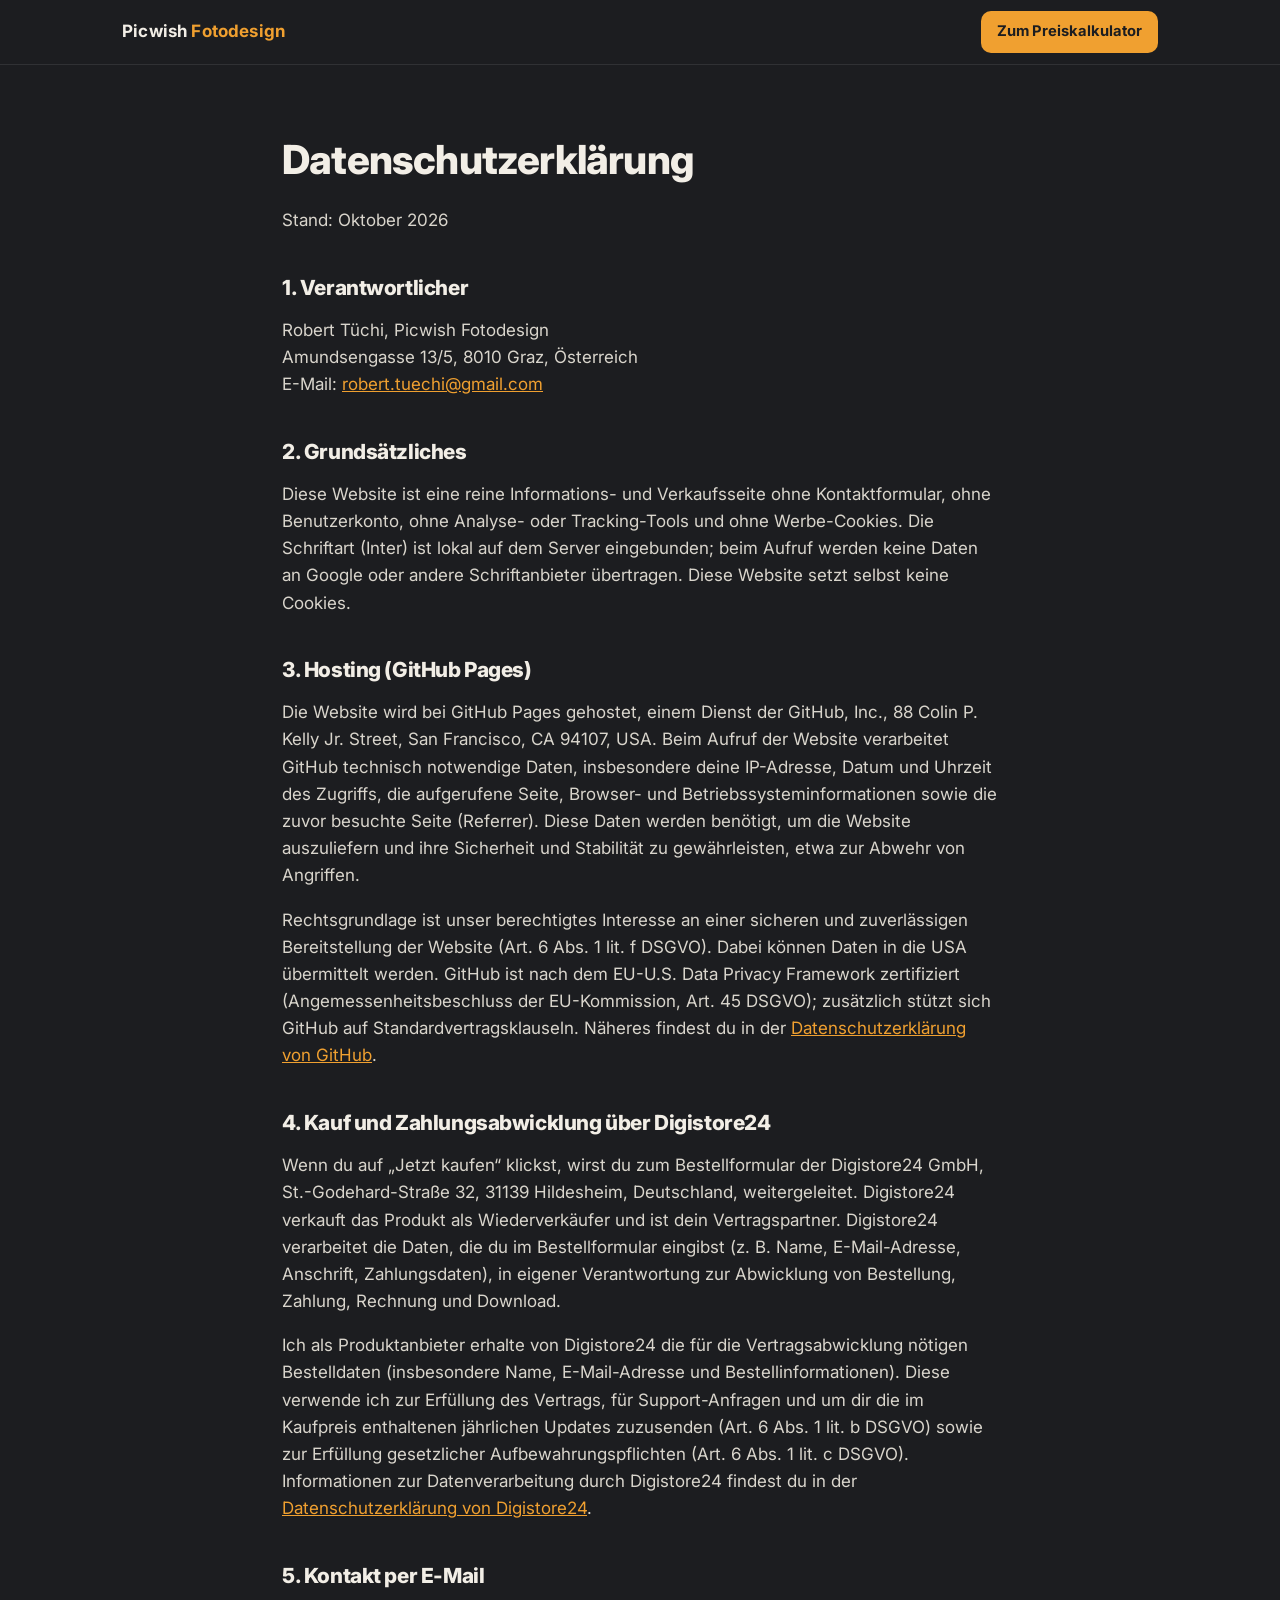
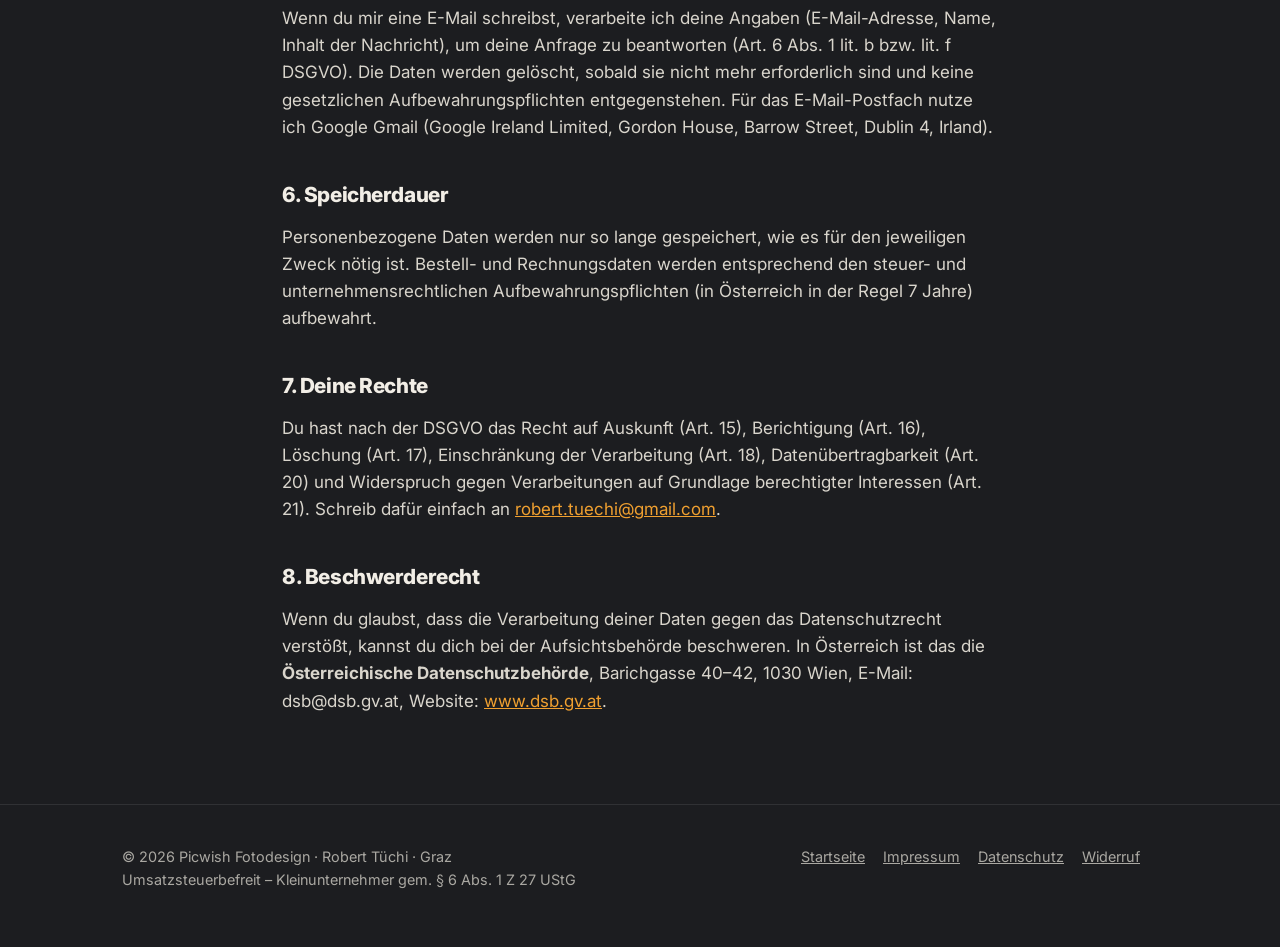
==== datenschutz.html @ 59e7721a "Verkaufsseite Preiskalkulator" ====
<!DOCTYPE html>
<html lang="de-AT">
<head>
<meta charset="utf-8">
<meta name="viewport" content="width=device-width, initial-scale=1">
<meta name="robots" content="noindex, follow">
<title>Datenschutzerklärung – Picwish Fotodesign</title>
<link rel="preload" href="assets/fonts/Inter-Variable-latin.woff2" as="font" type="font/woff2" crossorigin>
<link rel="stylesheet" href="assets/style.css">
<link rel="icon" href="assets/og_square.jpg">
</head>
<body>
<header class="top"><div class="wrap"><a class="brand" href="index.html">Picwish <span>Fotodesign</span></a><a class="btn small" href="index.html">Zum Preiskalkulator</a></div></header>
<main class="legal"><section><div class="wrap narrow">
<h1>Datenschutzerklärung</h1>
<p class="muted">Stand: Oktober 2026</p>

<h2>1. Verantwortlicher</h2>
<p>Robert Tüchi, Picwish Fotodesign<br>Amundsengasse 13/5, 8010 Graz, Österreich<br>E-Mail: <a href="mailto:robert.tuechi@gmail.com">robert.tuechi@gmail.com</a></p>

<h2>2. Grundsätzliches</h2>
<p>Diese Website ist eine reine Informations- und Verkaufsseite ohne Kontaktformular, ohne Benutzerkonto, ohne Analyse- oder Tracking-Tools und ohne Werbe-Cookies. Die Schriftart (Inter) ist lokal auf dem Server eingebunden; beim Aufruf werden keine Daten an Google oder andere Schriftanbieter übertragen. Diese Website setzt selbst keine Cookies.</p>

<h2>3. Hosting (GitHub Pages)</h2>
<p>Die Website wird bei GitHub Pages gehostet, einem Dienst der GitHub, Inc., 88 Colin P. Kelly Jr. Street, San Francisco, CA 94107, USA. Beim Aufruf der Website verarbeitet GitHub technisch notwendige Daten, insbesondere deine IP-Adresse, Datum und Uhrzeit des Zugriffs, die aufgerufene Seite, Browser- und Betriebssysteminformationen sowie die zuvor besuchte Seite (Referrer). Diese Daten werden benötigt, um die Website auszuliefern und ihre Sicherheit und Stabilität zu gewährleisten, etwa zur Abwehr von Angriffen.</p>
<p>Rechtsgrundlage ist unser berechtigtes Interesse an einer sicheren und zuverlässigen Bereitstellung der Website (Art. 6 Abs. 1 lit. f DSGVO). Dabei können Daten in die USA übermittelt werden. GitHub ist nach dem EU-U.S. Data Privacy Framework zertifiziert (Angemessenheitsbeschluss der EU-Kommission, Art. 45 DSGVO); zusätzlich stützt sich GitHub auf Standardvertragsklauseln. Näheres findest du in der <a href="https://docs.github.com/de/site-policy/privacy-policies/github-general-privacy-statement" rel="noopener">Datenschutzerklärung von GitHub</a>.</p>

<h2>4. Kauf und Zahlungsabwicklung über Digistore24</h2>
<p>Wenn du auf „Jetzt kaufen“ klickst, wirst du zum Bestellformular der Digistore24 GmbH, St.-Godehard-Straße 32, 31139 Hildesheim, Deutschland, weitergeleitet. Digistore24 verkauft das Produkt als Wiederverkäufer und ist dein Vertragspartner. Digistore24 verarbeitet die Daten, die du im Bestellformular eingibst (z. B. Name, E-Mail-Adresse, Anschrift, Zahlungsdaten), in eigener Verantwortung zur Abwicklung von Bestellung, Zahlung, Rechnung und Download.</p>
<p>Ich als Produktanbieter erhalte von Digistore24 die für die Vertragsabwicklung nötigen Bestelldaten (insbesondere Name, E-Mail-Adresse und Bestellinformationen). Diese verwende ich zur Erfüllung des Vertrags, für Support-Anfragen und um dir die im Kaufpreis enthaltenen jährlichen Updates zuzusenden (Art. 6 Abs. 1 lit. b DSGVO) sowie zur Erfüllung gesetzlicher Aufbewahrungspflichten (Art. 6 Abs. 1 lit. c DSGVO). Informationen zur Datenverarbeitung durch Digistore24 findest du in der <a href="https://www.digistore24.com/de/datenschutz" rel="noopener">Datenschutzerklärung von Digistore24</a>.</p>

<h2>5. Kontakt per E-Mail</h2>
<p>Wenn du mir eine E-Mail schreibst, verarbeite ich deine Angaben (E-Mail-Adresse, Name, Inhalt der Nachricht), um deine Anfrage zu beantworten (Art. 6 Abs. 1 lit. b bzw. lit. f DSGVO). Die Daten werden gelöscht, sobald sie nicht mehr erforderlich sind und keine gesetzlichen Aufbewahrungspflichten entgegenstehen. Für das E-Mail-Postfach nutze ich Google Gmail (Google Ireland Limited, Gordon House, Barrow Street, Dublin 4, Irland).</p>

<h2>6. Speicherdauer</h2>
<p>Personenbezogene Daten werden nur so lange gespeichert, wie es für den jeweiligen Zweck nötig ist. Bestell- und Rechnungsdaten werden entsprechend den steuer- und unternehmensrechtlichen Aufbewahrungspflichten (in Österreich in der Regel 7 Jahre) aufbewahrt.</p>

<h2>7. Deine Rechte</h2>
<p>Du hast nach der DSGVO das Recht auf Auskunft (Art. 15), Berichtigung (Art. 16), Löschung (Art. 17), Einschränkung der Verarbeitung (Art. 18), Datenübertragbarkeit (Art. 20) und Widerspruch gegen Verarbeitungen auf Grundlage berechtigter Interessen (Art. 21). Schreib dafür einfach an <a href="mailto:robert.tuechi@gmail.com">robert.tuechi@gmail.com</a>.</p>

<h2>8. Beschwerderecht</h2>
<p>Wenn du glaubst, dass die Verarbeitung deiner Daten gegen das Datenschutzrecht verstößt, kannst du dich bei der Aufsichtsbehörde beschweren. In Österreich ist das die <strong>Österreichische Datenschutzbehörde</strong>, Barichgasse 40–42, 1030 Wien, E-Mail: dsb@dsb.gv.at, Website: <a href="https://www.dsb.gv.at" rel="noopener">www.dsb.gv.at</a>.</p>
</div></section></main>
<footer><div class="wrap"><div>© 2026 Picwish Fotodesign · Robert Tüchi · Graz<br>Umsatzsteuerbefreit – Kleinunternehmer gem. § 6 Abs. 1 Z 27 UStG</div><nav><a href="index.html">Startseite</a><a href="impressum.html">Impressum</a><a href="datenschutz.html">Datenschutz</a><a href="index.html#widerruf">Widerruf</a></nav></div></footer>
</body>
</html>
---- assets/style.css ----
@font-face{font-family:"Inter";src:url("fonts/Inter-Variable-latin.woff2") format("woff2");font-weight:100 900;font-style:normal;font-display:swap}
:root{--bg:rgb(28,29,32);--bg2:rgb(36,37,41);--line:rgba(255,255,255,.09);--text:rgb(242,238,230);--muted:rgb(170,168,162);--accent:rgb(240,160,48);--accent-d:rgb(214,138,28);--radius:14px;--max:1080px}
*{box-sizing:border-box}
html{scroll-behavior:smooth}
body{margin:0;background:var(--bg);color:var(--text);font-family:"Inter",system-ui,-apple-system,"Segoe UI",Roboto,"Helvetica Neue",Arial,sans-serif;font-size:17px;line-height:1.6;-webkit-font-smoothing:antialiased}
img{max-width:100%;height:auto;display:block}
a{color:var(--accent)}
a:hover{color:#ffc163}
.wrap{max-width:var(--max);margin:0 auto;padding:0 22px}
.narrow{max-width:760px}
header.top{border-bottom:1px solid var(--line)}
header.top .wrap{display:flex;align-items:center;justify-content:space-between;height:64px;gap:16px}
.brand{font-weight:700;color:var(--text);text-decoration:none;letter-spacing:.01em}
.brand span{color:var(--accent)}
.btn{display:inline-block;background:var(--accent);color:#1c1d20;font-weight:700;text-decoration:none;padding:14px 26px;border-radius:10px;font-size:1.05rem;transition:background .15s,transform .15s}
.btn:hover{background:#ffb347;color:#1c1d20;transform:translateY(-1px)}
.btn.small{padding:9px 16px;font-size:.92rem}
.btn.big{padding:18px 34px;font-size:1.15rem;width:100%;text-align:center}
.eyebrow{text-transform:uppercase;letter-spacing:.14em;font-size:.78rem;color:var(--muted);font-weight:600;margin:0 0 14px}
h1,h2,h3{line-height:1.15;letter-spacing:-.02em;margin:0 0 .6em}
h1{font-size:clamp(2rem,4.6vw,3.2rem);font-weight:800}
h2{font-size:clamp(1.6rem,3.2vw,2.2rem);font-weight:800}
h3{font-size:1.15rem;font-weight:700}
.accent{color:var(--accent)}
.muted{color:var(--muted)}
section{padding:72px 0;border-bottom:1px solid var(--line)}
.hero{padding:56px 0 72px}
.hero-grid{display:grid;grid-template-columns:1.05fr 1fr;gap:44px;align-items:center}
.hero .lead{font-size:1.12rem;color:#d9d5cc}
.hero .cta{display:flex;flex-wrap:wrap;gap:14px;align-items:center;margin-top:26px}
.hero .cta small{color:var(--muted)}
.frame{position:relative;border-radius:var(--radius);overflow:hidden;border:1px solid var(--line);box-shadow:0 20px 60px rgba(0,0,0,.35)}
.split{display:grid;grid-template-columns:1.3fr 1fr;gap:48px;align-items:center}
.split.rev{grid-template-columns:1fr 1.3fr}
.split img{border-radius:var(--radius);border:1px solid var(--line)}
ul.check,ul.cross,ul.pain{list-style:none;padding:0;margin:0}
ul.check li,ul.cross li,ul.pain li{position:relative;padding-left:32px;margin:0 0 14px}
ul.check li::before{content:"✓";position:absolute;left:0;top:0;color:var(--accent);font-weight:800}
ul.cross li::before{content:"✕";position:absolute;left:2px;top:0;color:var(--muted);font-weight:800}
ul.pain li::before{content:"";position:absolute;left:4px;top:.62em;width:10px;height:10px;border:2px solid var(--accent);border-radius:2px}
.cards{display:grid;grid-template-columns:repeat(auto-fit,minmax(280px,1fr));gap:18px;margin-top:28px}
.card{background:var(--bg2);border:1px solid var(--line);border-radius:var(--radius);padding:22px 22px 18px}
.card .num{display:inline-block;color:var(--accent);font-weight:800;font-size:.85rem;letter-spacing:.08em;margin-bottom:6px}
.card p{margin:0;color:#d4d0c7;font-size:.97rem}
.note{background:var(--bg2);border-left:3px solid var(--accent);padding:16px 20px;border-radius:0 10px 10px 0;color:#d4d0c7;font-size:.96rem}
.two{display:grid;grid-template-columns:1fr 1fr;gap:28px}
.badge{display:inline-block;background:rgba(240,160,48,.14);color:var(--accent);font-weight:700;border-radius:999px;padding:4px 12px;font-size:.82rem;margin-bottom:12px}
details{background:var(--bg2);border:1px solid var(--line);border-radius:12px;margin:0 0 10px;padding:0 20px}
summary{cursor:pointer;font-weight:650;padding:17px 28px 17px 0;list-style:none;position:relative}
summary::-webkit-details-marker{display:none}
summary::after{content:"+";position:absolute;right:0;top:13px;font-size:1.4rem;color:var(--accent);font-weight:400}
details[open] summary::after{content:"–"}
details p{margin:0 0 18px;color:#d4d0c7}
.price{padding:80px 0}
.pricebox{max-width:560px;margin:0 auto;background:var(--bg2);border:1px solid rgba(240,160,48,.45);border-radius:20px;padding:36px 32px;text-align:center;box-shadow:0 20px 60px rgba(0,0,0,.35)}
.pricebox .amount{font-size:3.6rem;font-weight:800;letter-spacing:-.03em;line-height:1;margin:6px 0 4px}
.pricebox .amount small{font-size:1.1rem;font-weight:600;color:var(--muted);letter-spacing:0}
.pricebox ul{text-align:left;margin:22px 0 26px}
.pricebox .fine{font-size:.85rem;color:var(--muted);margin:14px 0 0}
footer{padding:40px 0 56px;color:var(--muted);font-size:.9rem}
footer .wrap{display:flex;flex-wrap:wrap;justify-content:space-between;gap:16px}
footer nav a{color:var(--muted);margin-right:18px}
footer nav a:hover{color:var(--accent)}
.legal h1{font-size:clamp(1.8rem,4vw,2.5rem)}
.legal h2{font-size:1.3rem;margin-top:2em}
.legal p,.legal li{color:#d9d5cc}
.legal dl{display:grid;grid-template-columns:max-content 1fr;gap:6px 20px;margin:0}
.legal dt{color:var(--muted)}
.legal dd{margin:0}
.ph{background:rgba(240,160,48,.18);color:var(--accent);padding:1px 6px;border-radius:4px;font-weight:600}
@media (max-width:860px){
 .hero-grid,.split,.split.rev,.two{grid-template-columns:1fr;gap:30px}
 .split.rev .img{order:-1}
 section{padding:56px 0}
 .split img{width:100%;max-width:min(420px,100%);margin:0 auto}
 .legal dl{grid-template-columns:1fr}
 .legal dt{margin-top:10px}
}
@media (max-width:480px){body{font-size:16px}.pricebox{padding:28px 20px}.pricebox .amount{font-size:3rem}header.top .btn.small{display:none}}
.hero-grid>*,.split>*,.two>*,.cards>*{min-width:0}
p,li,dd{overflow-wrap:break-word;hyphens:auto}
h1,h2,h3{overflow-wrap:break-word;hyphens:manual}
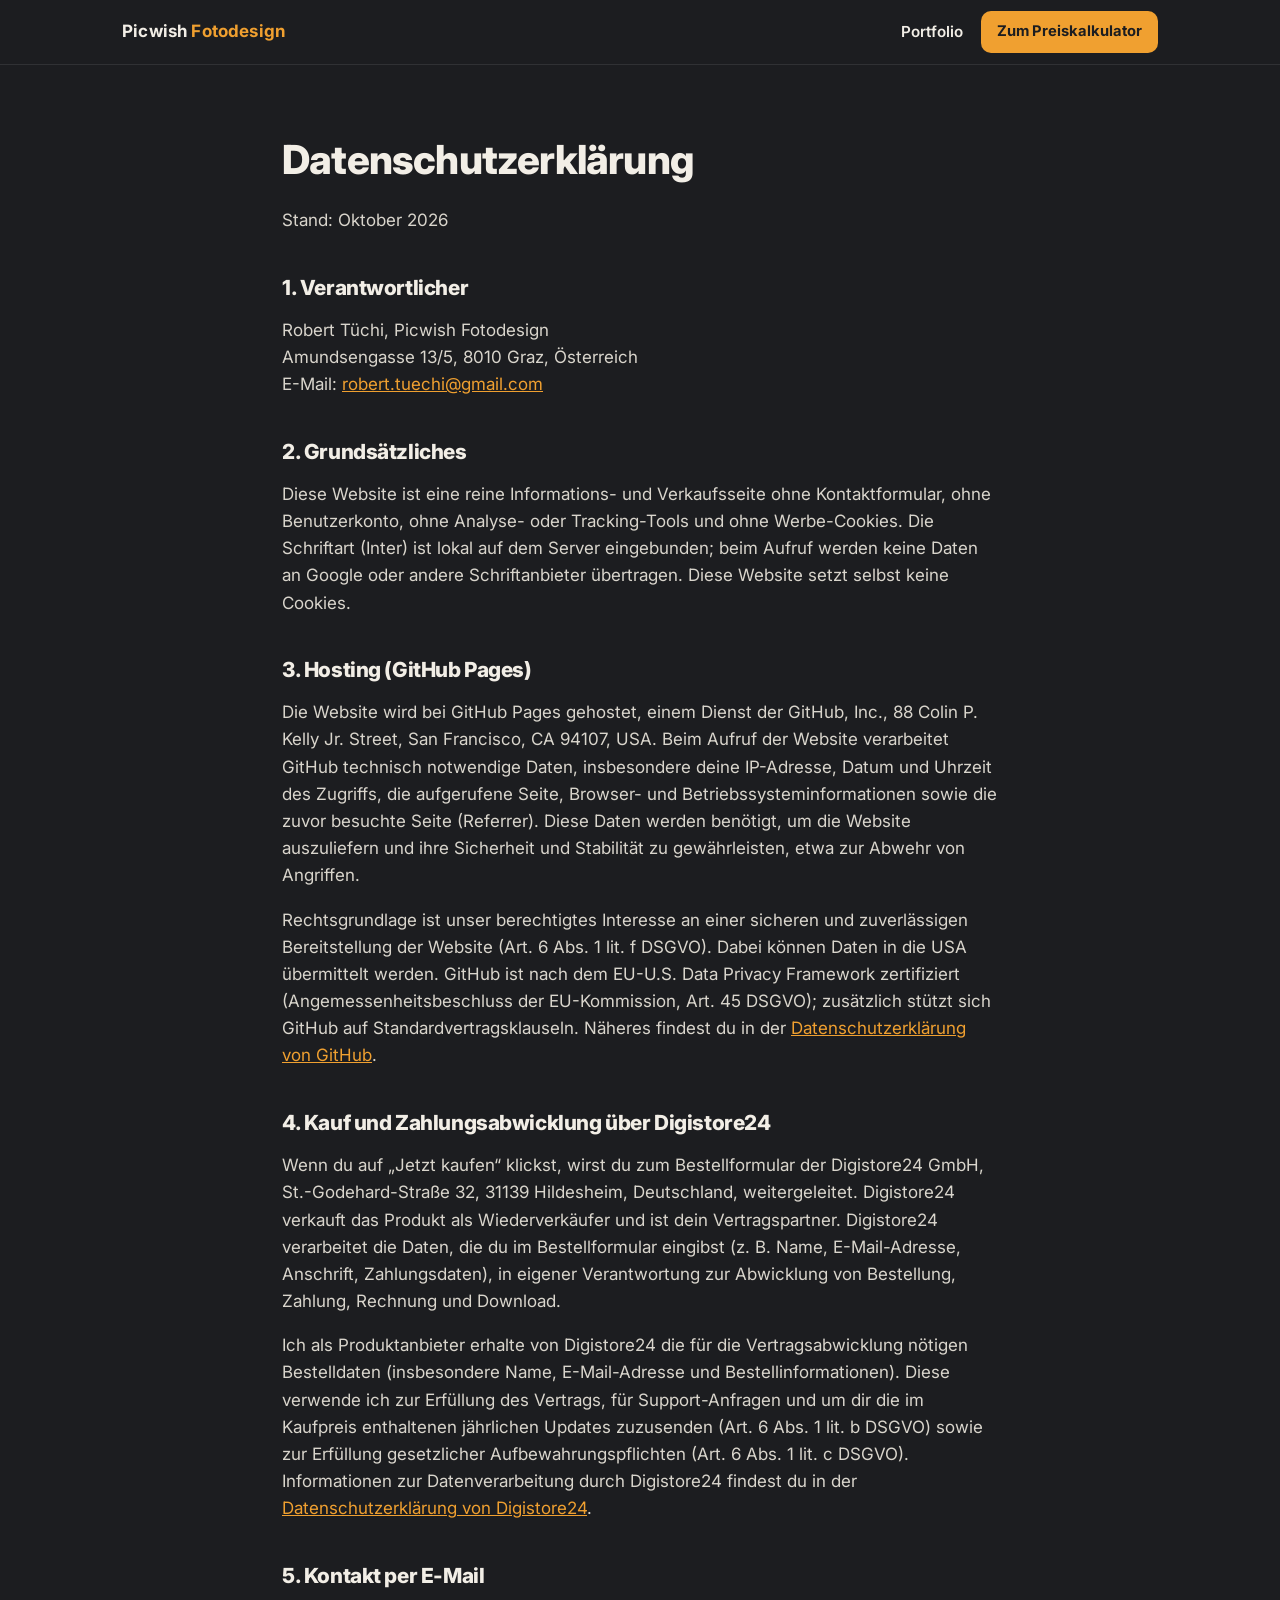
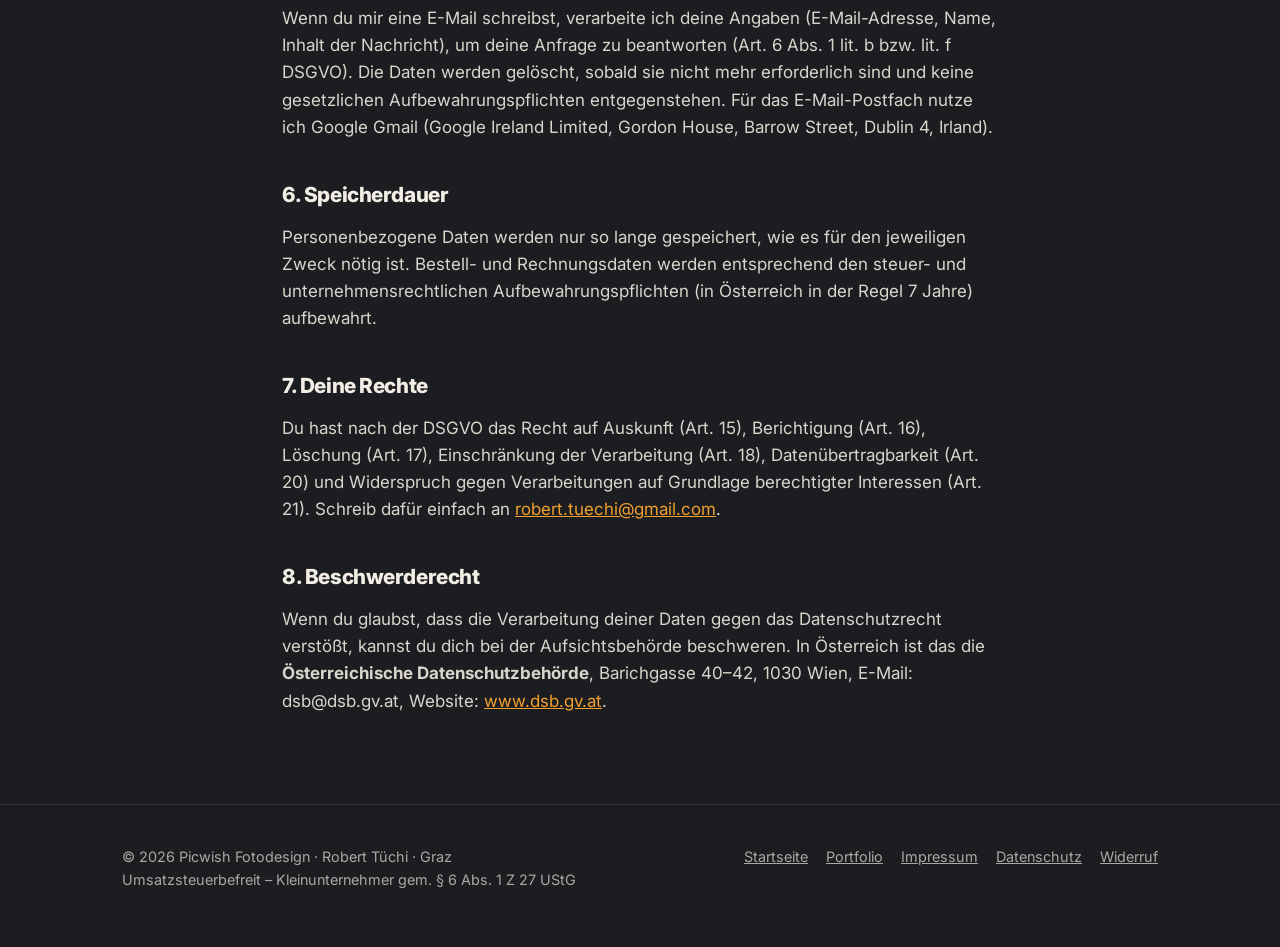
==== commit 9a2d01ba: "Portfolio-Seite (Porträt, Hochzeit, Produktfotos, Weitere) mit Filter, Lightbox und Platzhaltern; Po" ====
--- a/datenschutz.html
+++ b/datenschutz.html
@@ -7,10 +7,13 @@
 <title>Datenschutzerklärung – Picwish Fotodesign</title>
 <link rel="preload" href="assets/fonts/Inter-Variable-latin.woff2" as="font" type="font/woff2" crossorigin>
 <link rel="stylesheet" href="assets/style.css">
-<link rel="icon" href="assets/og_square.jpg">
+<link rel="icon" href="favicon.ico" sizes="any">
+<link rel="icon" type="image/png" sizes="32x32" href="assets/favicon-32.png">
+<link rel="apple-touch-icon" href="apple-touch-icon.png">
+<meta name="theme-color" content="#1c1d20">
 </head>
 <body>
-<header class="top"><div class="wrap"><a class="brand" href="index.html">Picwish <span>Fotodesign</span></a><a class="btn small" href="index.html">Zum Preiskalkulator</a></div></header>
+<header class="top"><div class="wrap"><a class="brand" href="index.html">Picwish <span>Fotodesign</span></a><nav class="topnav"><a href="portfolio.html">Portfolio</a><a class="btn small" href="index.html">Zum Preiskalkulator</a></nav></div></header>
 <main class="legal"><section><div class="wrap narrow">
 <h1>Datenschutzerklärung</h1>
 <p class="muted">Stand: Oktober 2026</p>
@@ -41,6 +44,6 @@
 <h2>8. Beschwerderecht</h2>
 <p>Wenn du glaubst, dass die Verarbeitung deiner Daten gegen das Datenschutzrecht verstößt, kannst du dich bei der Aufsichtsbehörde beschweren. In Österreich ist das die <strong>Österreichische Datenschutzbehörde</strong>, Barichgasse 40–42, 1030 Wien, E-Mail: dsb@dsb.gv.at, Website: <a href="https://www.dsb.gv.at" rel="noopener">www.dsb.gv.at</a>.</p>
 </div></section></main>
-<footer><div class="wrap"><div>© 2026 Picwish Fotodesign · Robert Tüchi · Graz<br>Umsatzsteuerbefreit – Kleinunternehmer gem. § 6 Abs. 1 Z 27 UStG</div><nav><a href="index.html">Startseite</a><a href="impressum.html">Impressum</a><a href="datenschutz.html">Datenschutz</a><a href="index.html#widerruf">Widerruf</a></nav></div></footer>
+<footer><div class="wrap"><div>© 2026 Picwish Fotodesign · Robert Tüchi · Graz<br>Umsatzsteuerbefreit – Kleinunternehmer gem. § 6 Abs. 1 Z 27 UStG</div><nav><a href="index.html">Startseite</a><a href="portfolio.html">Portfolio</a><a href="impressum.html">Impressum</a><a href="datenschutz.html">Datenschutz</a><a href="index.html#widerruf">Widerruf</a></nav></div></footer>
 </body>
 </html>
--- a/assets/style.css
+++ b/assets/style.css
@@ -80,3 +80,61 @@
 .hero-grid>*,.split>*,.two>*,.cards>*{min-width:0}
 p,li,dd{overflow-wrap:break-word;hyphens:auto}
 h1,h2,h3{overflow-wrap:break-word;hyphens:manual}
+
+/* v2: Kaufbuttons, Screenshots, Über mich, Sticky-CTA */
+.cta-row{display:flex;flex-wrap:wrap;gap:14px;align-items:center;margin-top:32px}
+.cta-row small{color:var(--muted)}
+.peek-title{margin-top:48px}
+.peek-title .muted{font-weight:500;font-size:.9rem}
+.peek{display:grid;grid-template-columns:1fr 1.25fr;gap:18px;align-items:start;margin-top:14px}
+.peek-col{display:grid;gap:18px}
+.shot{margin:0;background:var(--bg2);border:1px solid var(--line);border-radius:var(--radius);padding:10px}
+.shot img{border-radius:8px;background:#fff;width:100%}
+.shot figcaption{color:var(--muted);font-size:.88rem;margin:10px 4px 2px}
+.small-note{font-size:.85rem;margin:12px 0 0}
+.about{display:grid;grid-template-columns:260px 1fr;gap:44px;align-items:center}
+.about-photo{aspect-ratio:4/5;border:2px dashed rgba(240,160,48,.45);border-radius:var(--radius);display:flex;align-items:center;justify-content:center;text-align:center;padding:16px;background:var(--bg2)}
+.quote blockquote{margin:0 0 12px;font-size:1.02rem}
+.quote figcaption{color:var(--muted);font-size:.88rem}
+.sticky-cta{display:none}
+@media (max-width:860px){
+ .peek{grid-template-columns:1fr}
+ .about{grid-template-columns:1fr;gap:24px}
+ .about-photo{max-width:220px}
+ .sticky-cta{display:flex;position:fixed;left:12px;right:12px;bottom:calc(12px + env(safe-area-inset-bottom));z-index:50;align-items:center;justify-content:space-between;gap:12px;background:rgba(36,37,41,.96);border:1px solid rgba(240,160,48,.45);border-radius:12px;padding:8px 8px 8px 14px;box-shadow:0 10px 30px rgba(0,0,0,.45);font-size:.92rem;transition:transform .25s,opacity .25s}
+ .sticky-cta.is-hidden{transform:translateY(140%);opacity:0;pointer-events:none}
+ footer{padding-bottom:96px}
+}
+@media (max-width:480px){.sticky-cta .btn.small{display:inline-block}}
+
+/* Portfolio + Navigation */
+.topnav{display:flex;align-items:center;gap:18px}
+.topnav a:not(.btn){color:var(--text);text-decoration:none;font-weight:600;font-size:.95rem}
+.topnav a:not(.btn):hover,.topnav a[aria-current="page"]{color:var(--accent)}
+.p-hero{padding:56px 0 40px}
+.filter{display:flex;flex-wrap:wrap;gap:10px;margin-top:26px}
+.chip{display:inline-block;padding:8px 16px;border-radius:999px;border:1px solid var(--line);background:var(--bg2);color:var(--text);text-decoration:none;font-weight:600;font-size:.92rem}
+.chip:hover{border-color:rgba(240,160,48,.6);color:var(--text)}
+.chip.is-active{background:var(--accent);border-color:var(--accent);color:#1c1d20}
+.g-sec{padding:48px 0}
+.g-sec[hidden]{display:none}
+.gallery{display:grid;grid-template-columns:repeat(auto-fill,minmax(240px,1fr));gap:14px;margin-top:20px}
+.g-item{display:block;aspect-ratio:4/5;border-radius:12px;overflow:hidden;background:var(--bg2);border:1px solid var(--line)}
+.g-item img{width:100%;height:100%;object-fit:cover;transition:transform .3s}
+a.g-item:hover img{transform:scale(1.03)}
+a.g-item:focus-visible{outline:3px solid var(--accent);outline-offset:2px}
+.g-ph{display:flex;align-items:center;justify-content:center;background:repeating-linear-gradient(135deg,#2a2b2f 0 14px,#26272b 14px 28px);color:#8d8b86;font-weight:600;font-size:.95rem}
+.btn.ghost{background:transparent;color:var(--accent);border:1px solid rgba(240,160,48,.6)}
+.btn.ghost:hover{background:rgba(240,160,48,.12);color:#ffc163}
+.lightbox{border:0;padding:0;background:transparent;max-width:100vw;max-height:100vh;width:100vw;height:100vh;margin:0}
+.lightbox::backdrop{background:rgba(10,10,12,.92)}
+.lightbox[open]{display:flex;align-items:center;justify-content:center;flex-direction:column}
+.lightbox img{max-width:92vw;max-height:84vh;width:auto;height:auto;border-radius:6px}
+.lb-cap{color:var(--muted);font-size:.9rem;margin:10px 16px 0;text-align:center}
+.lightbox button{position:fixed;background:rgba(36,37,41,.85);color:var(--text);border:1px solid var(--line);border-radius:999px;width:46px;height:46px;font-size:1.6rem;line-height:1;cursor:pointer}
+.lightbox button:hover{color:var(--accent)}
+.lb-close{top:14px;right:14px}.lb-prev{left:12px;top:50%;transform:translateY(-50%)}.lb-next{right:12px;top:50%;transform:translateY(-50%)}
+@media (max-width:860px){.gallery{grid-template-columns:repeat(2,minmax(0,1fr));gap:10px}.g-sec{padding:36px 0}}
+@media (max-width:480px){.topnav{gap:12px}}
+footer nav{display:flex;flex-wrap:wrap;gap:8px 18px}
+footer nav a{margin-right:0}
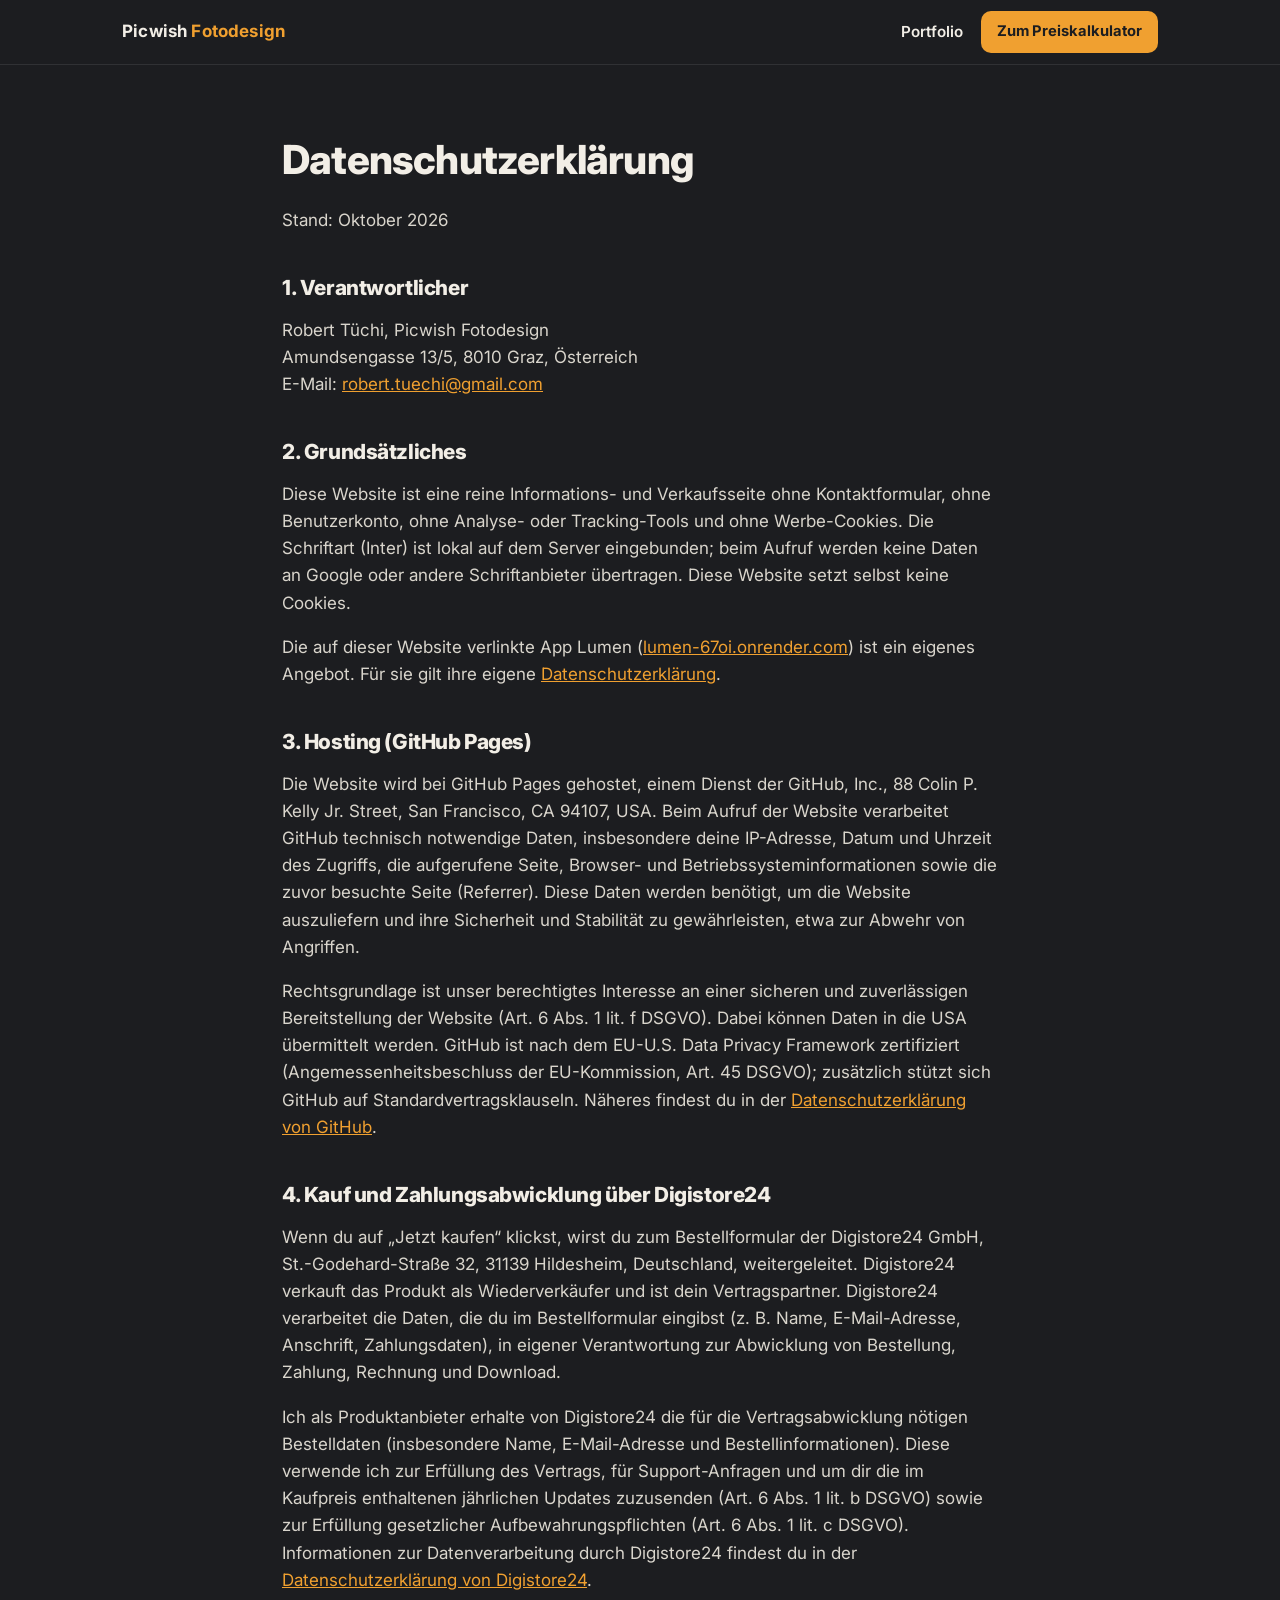
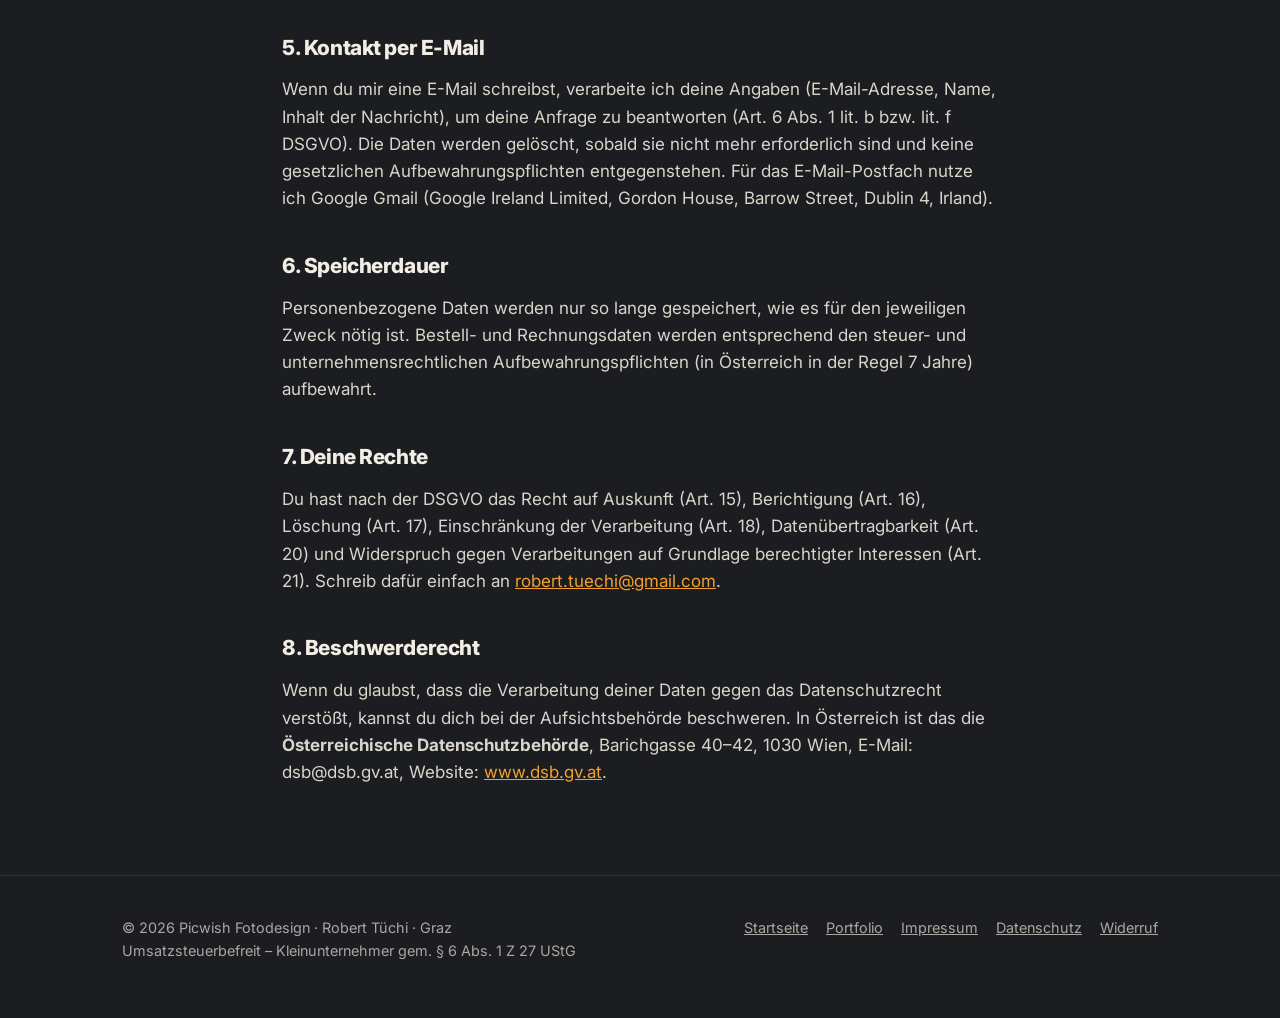
==== commit 4b399b48: "Meine Apps: Lumen-Karte (Vorschau, nicht live) + Hinweis auf Lumen-Rechtstexte in Impressum/Datensch" ====
--- a/datenschutz.html
+++ b/datenschutz.html
@@ -13,7 +13,7 @@
 <meta name="theme-color" content="#1c1d20">
 </head>
 <body>
-<header class="top"><div class="wrap"><a class="brand" href="index.html">Picwish <span>Fotodesign</span></a><nav class="topnav"><a href="portfolio.html">Portfolio</a><a class="btn small" href="index.html">Zum Preiskalkulator</a></nav></div></header>
+<header class="top"><div class="wrap"><a class="brand" href="index.html">Picwish <span>Fotodesign</span></a><nav class="topnav"><a href="https://www.facebook.com/PicWishFotodesign/" target="_blank" rel="noopener">Portfolio</a><a class="btn small" href="index.html">Zum Preiskalkulator</a></nav></div></header>
 <main class="legal"><section><div class="wrap narrow">
 <h1>Datenschutzerklärung</h1>
 <p class="muted">Stand: Oktober 2026</p>
@@ -23,6 +23,8 @@
 
 <h2>2. Grundsätzliches</h2>
 <p>Diese Website ist eine reine Informations- und Verkaufsseite ohne Kontaktformular, ohne Benutzerkonto, ohne Analyse- oder Tracking-Tools und ohne Werbe-Cookies. Die Schriftart (Inter) ist lokal auf dem Server eingebunden; beim Aufruf werden keine Daten an Google oder andere Schriftanbieter übertragen. Diese Website setzt selbst keine Cookies.</p>
+
+<p>Die auf dieser Website verlinkte App Lumen (<a href="https://lumen-67oi.onrender.com/" rel="noopener">lumen-67oi.onrender.com</a>) ist ein eigenes Angebot. Für sie gilt ihre eigene <a href="https://lumen-67oi.onrender.com/datenschutz" rel="noopener">Datenschutzerklärung</a>.</p>
 
 <h2>3. Hosting (GitHub Pages)</h2>
 <p>Die Website wird bei GitHub Pages gehostet, einem Dienst der GitHub, Inc., 88 Colin P. Kelly Jr. Street, San Francisco, CA 94107, USA. Beim Aufruf der Website verarbeitet GitHub technisch notwendige Daten, insbesondere deine IP-Adresse, Datum und Uhrzeit des Zugriffs, die aufgerufene Seite, Browser- und Betriebssysteminformationen sowie die zuvor besuchte Seite (Referrer). Diese Daten werden benötigt, um die Website auszuliefern und ihre Sicherheit und Stabilität zu gewährleisten, etwa zur Abwehr von Angriffen.</p>
@@ -44,6 +46,6 @@
 <h2>8. Beschwerderecht</h2>
 <p>Wenn du glaubst, dass die Verarbeitung deiner Daten gegen das Datenschutzrecht verstößt, kannst du dich bei der Aufsichtsbehörde beschweren. In Österreich ist das die <strong>Österreichische Datenschutzbehörde</strong>, Barichgasse 40–42, 1030 Wien, E-Mail: dsb@dsb.gv.at, Website: <a href="https://www.dsb.gv.at" rel="noopener">www.dsb.gv.at</a>.</p>
 </div></section></main>
-<footer><div class="wrap"><div>© 2026 Picwish Fotodesign · Robert Tüchi · Graz<br>Umsatzsteuerbefreit – Kleinunternehmer gem. § 6 Abs. 1 Z 27 UStG</div><nav><a href="index.html">Startseite</a><a href="portfolio.html">Portfolio</a><a href="impressum.html">Impressum</a><a href="datenschutz.html">Datenschutz</a><a href="index.html#widerruf">Widerruf</a></nav></div></footer>
+<footer><div class="wrap"><div>© 2026 Picwish Fotodesign · Robert Tüchi · Graz<br>Umsatzsteuerbefreit – Kleinunternehmer gem. § 6 Abs. 1 Z 27 UStG</div><nav><a href="index.html">Startseite</a><a href="https://www.facebook.com/PicWishFotodesign/" target="_blank" rel="noopener">Portfolio</a><a href="impressum.html">Impressum</a><a href="datenschutz.html">Datenschutz</a><a href="index.html#widerruf">Widerruf</a></nav></div></footer>
 </body>
 </html>
--- a/assets/style.css
+++ b/assets/style.css
@@ -107,34 +107,28 @@
 }
 @media (max-width:480px){.sticky-cta .btn.small{display:inline-block}}
 
-/* Portfolio + Navigation */
+/* Navigation */
 .topnav{display:flex;align-items:center;gap:18px}
 .topnav a:not(.btn){color:var(--text);text-decoration:none;font-weight:600;font-size:.95rem}
 .topnav a:not(.btn):hover,.topnav a[aria-current="page"]{color:var(--accent)}
-.p-hero{padding:56px 0 40px}
-.filter{display:flex;flex-wrap:wrap;gap:10px;margin-top:26px}
-.chip{display:inline-block;padding:8px 16px;border-radius:999px;border:1px solid var(--line);background:var(--bg2);color:var(--text);text-decoration:none;font-weight:600;font-size:.92rem}
-.chip:hover{border-color:rgba(240,160,48,.6);color:var(--text)}
-.chip.is-active{background:var(--accent);border-color:var(--accent);color:#1c1d20}
-.g-sec{padding:48px 0}
-.g-sec[hidden]{display:none}
-.gallery{display:grid;grid-template-columns:repeat(auto-fill,minmax(240px,1fr));gap:14px;margin-top:20px}
-.g-item{display:block;aspect-ratio:4/5;border-radius:12px;overflow:hidden;background:var(--bg2);border:1px solid var(--line)}
-.g-item img{width:100%;height:100%;object-fit:cover;transition:transform .3s}
-a.g-item:hover img{transform:scale(1.03)}
-a.g-item:focus-visible{outline:3px solid var(--accent);outline-offset:2px}
-.g-ph{display:flex;align-items:center;justify-content:center;background:repeating-linear-gradient(135deg,#2a2b2f 0 14px,#26272b 14px 28px);color:#8d8b86;font-weight:600;font-size:.95rem}
 .btn.ghost{background:transparent;color:var(--accent);border:1px solid rgba(240,160,48,.6)}
 .btn.ghost:hover{background:rgba(240,160,48,.12);color:#ffc163}
-.lightbox{border:0;padding:0;background:transparent;max-width:100vw;max-height:100vh;width:100vw;height:100vh;margin:0}
-.lightbox::backdrop{background:rgba(10,10,12,.92)}
-.lightbox[open]{display:flex;align-items:center;justify-content:center;flex-direction:column}
-.lightbox img{max-width:92vw;max-height:84vh;width:auto;height:auto;border-radius:6px}
-.lb-cap{color:var(--muted);font-size:.9rem;margin:10px 16px 0;text-align:center}
-.lightbox button{position:fixed;background:rgba(36,37,41,.85);color:var(--text);border:1px solid var(--line);border-radius:999px;width:46px;height:46px;font-size:1.6rem;line-height:1;cursor:pointer}
-.lightbox button:hover{color:var(--accent)}
-.lb-close{top:14px;right:14px}.lb-prev{left:12px;top:50%;transform:translateY(-50%)}.lb-next{right:12px;top:50%;transform:translateY(-50%)}
-@media (max-width:860px){.gallery{grid-template-columns:repeat(2,minmax(0,1fr));gap:10px}.g-sec{padding:36px 0}}
 @media (max-width:480px){.topnav{gap:12px}}
 footer nav{display:flex;flex-wrap:wrap;gap:8px 18px}
 footer nav a{margin-right:0}
+/* Meine Fotografie (Teaser, nur Text) */
+.photo-teaser{background:var(--bg2);border:1px solid var(--line);border-radius:var(--radius);padding:30px 30px 26px}
+.photo-teaser h2{margin-top:.2em}
+.photo-teaser .tags{display:flex;flex-wrap:wrap;gap:8px;margin:14px 0 22px;padding:0;list-style:none}
+.photo-teaser .tags li{padding:6px 14px;border-radius:999px;border:1px solid rgba(240,160,48,.45);color:var(--text);font-weight:600;font-size:.9rem}
+.photo-teaser .actions{display:flex;flex-wrap:wrap;gap:12px}
+@media (max-width:480px){.photo-teaser{padding:24px 18px 20px}.photo-teaser .actions .btn{flex:1 1 100%;text-align:center}}
+/* Meine Apps */
+.app-card{background:var(--bg2);border:1px solid var(--line);border-radius:var(--radius);padding:30px 30px 24px;margin-top:22px}
+.app-card h3{margin:0 0 .4em;font-size:1.3rem}
+.app-card p{color:#d4d0c7}
+.app-card .tags{display:flex;flex-wrap:wrap;gap:8px;margin:14px 0 22px;padding:0;list-style:none}
+.app-card .tags li{padding:6px 14px;border-radius:999px;border:1px solid rgba(240,160,48,.45);color:var(--text);font-weight:600;font-size:.9rem}
+.app-card .actions{display:flex;flex-wrap:wrap;gap:12px}
+.app-card .app-legal{font-size:.85rem;color:var(--muted);margin:18px 0 0}
+@media (max-width:480px){.app-card{padding:24px 18px 20px}.app-card .actions .btn{flex:1 1 100%;text-align:center}}
